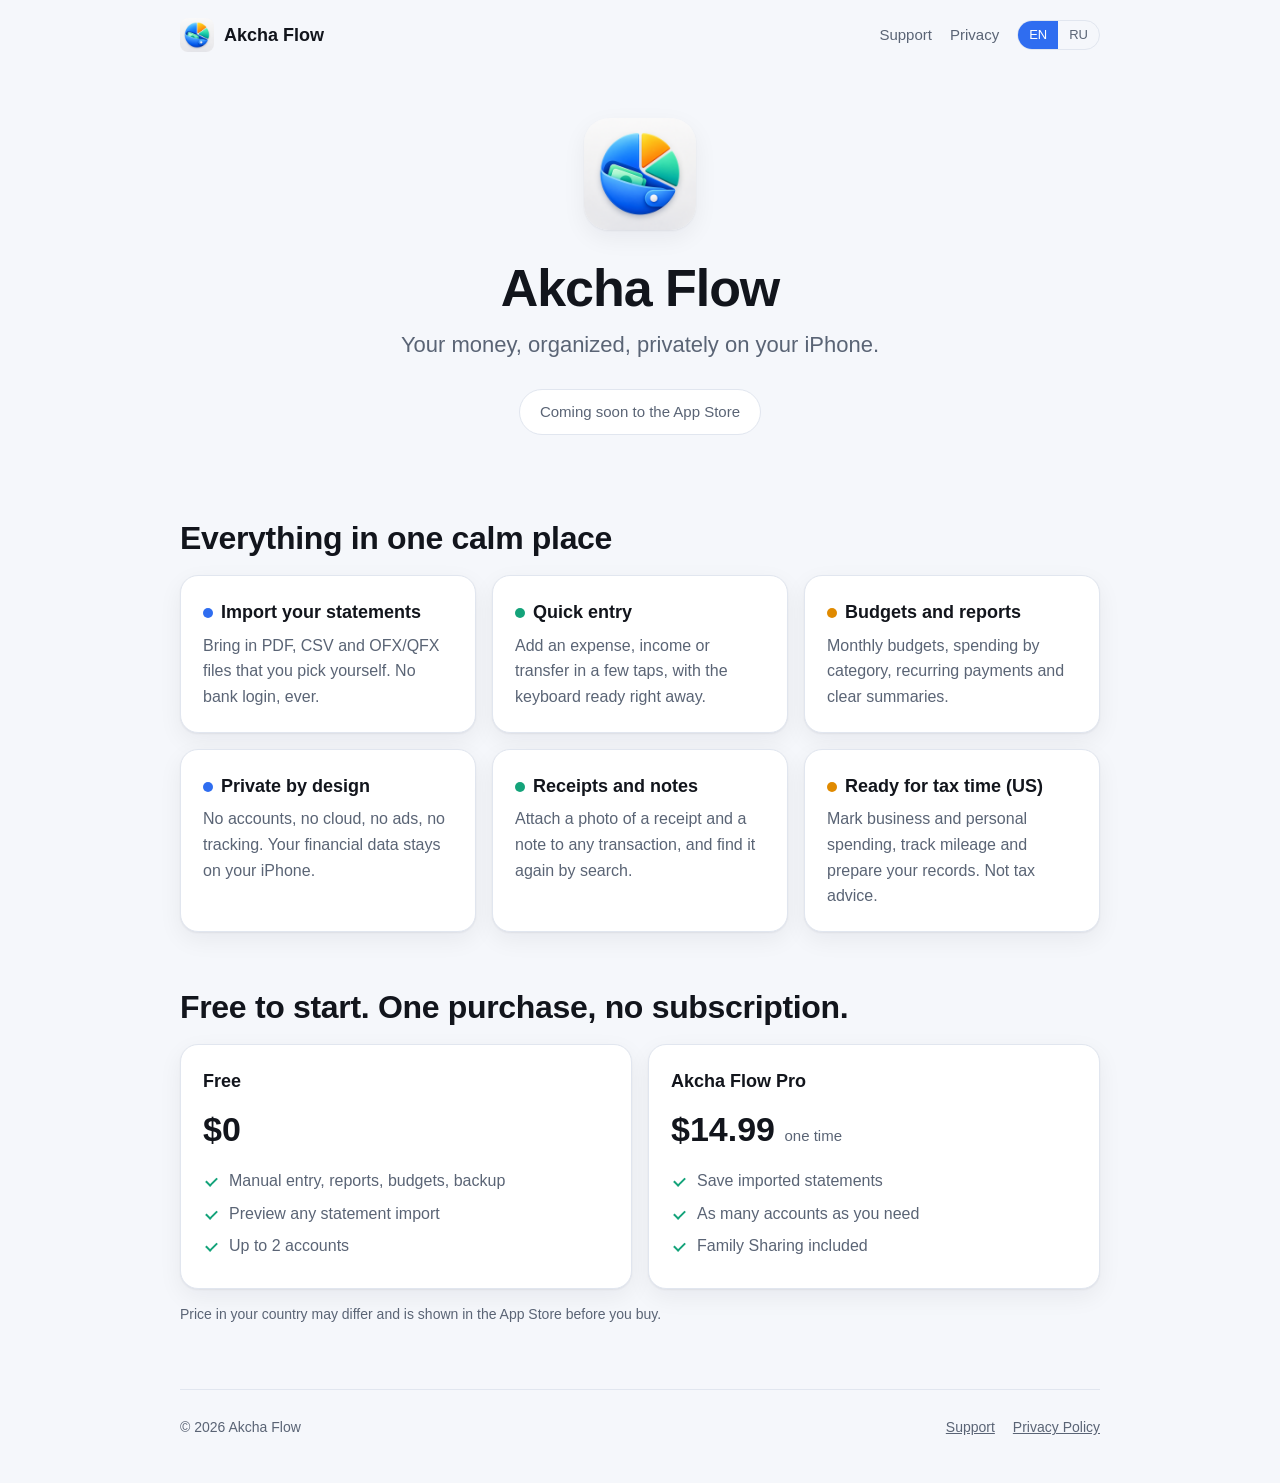
==== index.html @ ad0ef262 "Add files via upload" ====
<!doctype html>
<html lang="en" data-lang="en">
<head>
<meta charset="utf-8">
<meta name="viewport" content="width=device-width, initial-scale=1">
<title>Akcha Flow: private money organizer for iPhone</title>
<meta name="description" content="Import statements, track spending and plan budgets. Your financial data stays on your iPhone.">
<meta property="og:title" content="Akcha Flow: private money organizer for iPhone">
<meta property="og:description" content="Import statements, track spending and plan budgets. Your financial data stays on your iPhone.">
<meta property="og:type" content="website">
<link rel="icon" type="image/png" href="assets/icon-180.png">
<link rel="apple-touch-icon" href="assets/icon-180.png">
<link rel="stylesheet" href="assets/style.css">
</head>
<body>
<div class="wrap">
<header class="top">
  <a class="brand" href="index.html"><img src="assets/icon-180.png" alt="" width="34" height="34"><span>Akcha Flow</span></a>
  <nav class="menu">
    <a href="support.html"><span lang="en">Support</span><span lang="ru">Поддержка</span></a>
    <a href="privacy.html"><span lang="en">Privacy</span><span lang="ru">Конфиденциальность</span></a>
    <span class="lang-switch" role="group" aria-label="Language">
      <button type="button" data-l="en" aria-pressed="true">EN</button><button type="button" data-l="ru" aria-pressed="false">RU</button>
    </span>
  </nav>
</header>
<main>
<section class="hero">
  <img class="icon" src="assets/icon-512.png" alt="Akcha Flow app icon" width="112" height="112">
  <h1>Akcha Flow</h1>
  <p class="lead"><span lang="en">Your money, organized, privately on your iPhone.</span><span lang="ru">Ваши деньги в порядке: приватно, на вашем iPhone.</span></p>
  <span class="pill"><span lang="en">Coming soon to the App Store</span><span lang="ru">Скоро в App Store</span></span>
</section>

<div class="shots" id="shots" aria-label="Screenshots">
  <img src="screens/1.png" alt="Overview screen" loading="lazy">
  <img src="screens/2.png" alt="Transactions screen" loading="lazy">
  <img src="screens/3.png" alt="Reports screen" loading="lazy">
  <img src="screens/4.png" alt="Import screen" loading="lazy">
  <img src="screens/5.png" alt="Budgets screen" loading="lazy">
</div>

<h2><span lang="en">Everything in one calm place</span><span lang="ru">Всё в одном спокойном месте</span></h2>
<div class="grid">
<div class="card"><h3><span class="dot "></span><span lang="en">Import your statements</span><span lang="ru">Импорт выписок</span></h3><p><span lang="en">Bring in PDF, CSV and OFX/QFX files that you pick yourself. No bank login, ever.</span><span lang="ru">Загружайте PDF, CSV и OFX/QFX, которые вы выбираете сами. Никакого входа в банк.</span></p></div>
<div class="card"><h3><span class="dot g"></span><span lang="en">Quick entry</span><span lang="ru">Быстрый ввод</span></h3><p><span lang="en">Add an expense, income or transfer in a few taps, with the keyboard ready right away.</span><span lang="ru">Расход, доход или перевод за несколько касаний, клавиатура открывается сразу.</span></p></div>
<div class="card"><h3><span class="dot w"></span><span lang="en">Budgets and reports</span><span lang="ru">Бюджеты и отчёты</span></h3><p><span lang="en">Monthly budgets, spending by category, recurring payments and clear summaries.</span><span lang="ru">Месячные бюджеты, расходы по категориям, повторяющиеся платежи и понятные итоги.</span></p></div>
<div class="card"><h3><span class="dot "></span><span lang="en">Private by design</span><span lang="ru">Приватность по умолчанию</span></h3><p><span lang="en">No accounts, no cloud, no ads, no tracking. Your financial data stays on your iPhone.</span><span lang="ru">Без учётных записей, облака, рекламы и слежки. Ваши финансовые данные остаются на iPhone.</span></p></div>
<div class="card"><h3><span class="dot g"></span><span lang="en">Receipts and notes</span><span lang="ru">Чеки и заметки</span></h3><p><span lang="en">Attach a photo of a receipt and a note to any transaction, and find it again by search.</span><span lang="ru">Прикрепляйте к операции фото чека и заметку, а потом находите по поиску.</span></p></div>
<div class="card"><h3><span class="dot w"></span><span lang="en">Ready for tax time (US)</span><span lang="ru">К налоговому сезону (США)</span></h3><p><span lang="en">Mark business and personal spending, track mileage and prepare your records. Not tax advice.</span><span lang="ru">Отмечайте рабочие и личные расходы, ведите пробег и готовьте данные. Это не налоговая консультация.</span></p></div>
</div>

<h2><span lang="en">Free to start. One purchase, no subscription.</span><span lang="ru">Начать можно бесплатно. Одна покупка, без подписки.</span></h2>
<div class="grid">
  <div class="card">
    <h3><span lang="en">Free</span><span lang="ru">Бесплатно</span></h3>
    <div class="price">$0</div>
    <ul class="tick">
      <li><span lang="en">Manual entry, reports, budgets, backup</span><span lang="ru">Ручной ввод, отчёты, бюджеты, резервные копии</span></li>
      <li><span lang="en">Preview any statement import</span><span lang="ru">Предпросмотр любого импорта выписки</span></li>
      <li><span lang="en">Up to 2 accounts</span><span lang="ru">До 2 счетов</span></li>
    </ul>
  </div>
  <div class="card">
    <h3>Akcha Flow Pro</h3>
    <div class="price">$14.99 <small><span lang="en">one time</span><span lang="ru">разово</span></small></div>
    <ul class="tick">
      <li><span lang="en">Save imported statements</span><span lang="ru">Сохранение импортированных выписок</span></li>
      <li><span lang="en">As many accounts as you need</span><span lang="ru">Любое число счетов</span></li>
      <li><span lang="en">Family Sharing included</span><span lang="ru">Семейный доступ включён</span></li>
    </ul>
  </div>
</div>
<p class="note"><span lang="en">Price in your country may differ and is shown in the App Store before you buy.</span><span lang="ru">Цена в вашей стране может отличаться, её покажет App Store перед покупкой.</span></p>
</main>
<footer>
  <span>© 2026 Akcha Flow</span>
  <nav>
    <a href="support.html"><span lang="en">Support</span><span lang="ru">Поддержка</span></a>
    <a href="privacy.html"><span lang="en">Privacy Policy</span><span lang="ru">Политика конфиденциальности</span></a>
  </nav>
</footer>
</div>
<script>
(function () {
  var root = document.documentElement, lang = "en";
  try { lang = localStorage.getItem("lang") || ""; } catch (e) {}
  if (lang !== "en" && lang !== "ru") {
    lang = (navigator.language || "en").toLowerCase().indexOf("ru") === 0 ? "ru" : "en";
  }
  function apply(l) {
    root.setAttribute("data-lang", l);
    root.setAttribute("lang", l);
    var b = document.querySelectorAll(".lang-switch button");
    for (var i = 0; i < b.length; i++) b[i].setAttribute("aria-pressed", String(b[i].dataset.l === l));
    try { localStorage.setItem("lang", l); } catch (e) {}
  }
  apply(lang);
  var b = document.querySelectorAll(".lang-switch button");
  for (var i = 0; i < b.length; i++) b[i].addEventListener("click", function () { apply(this.dataset.l); });
  var shots = document.getElementById("shots");
  if (shots) {
    var imgs = shots.querySelectorAll("img"), left = imgs.length;
    var done = function () { if (--left <= 0 && !shots.querySelector("img")) shots.remove(); };
    imgs.forEach(function (im) {
      im.addEventListener("error", function () { im.remove(); done(); });
      im.addEventListener("load", function () { left = -1; });
    });
  }
})();
</script>
</body>
</html>
---- assets/style.css ----
:root{
  --bg:#f5f7fb;--fg:#12151c;--muted:#5a6475;--card:#ffffff;--line:#e1e6ef;
  --accent:#2f6df0;--accent-fg:#ffffff;--green:#14a37a;--warm:#e08a00;
  --shadow:0 1px 2px rgba(18,21,28,.06),0 8px 24px rgba(18,21,28,.06);
}
@media (prefers-color-scheme:dark){:root:not([data-theme="light"]){
  --bg:#0e1117;--fg:#e9edf5;--muted:#95a0b4;--card:#161b24;--line:#252c38;
  --accent:#6a9bff;--accent-fg:#0e1117;--green:#3ccfa2;--warm:#f5b13d;
  --shadow:0 1px 2px rgba(0,0,0,.4),0 8px 24px rgba(0,0,0,.35);color-scheme:dark}}
:root[data-theme="dark"]{
  --bg:#0e1117;--fg:#e9edf5;--muted:#95a0b4;--card:#161b24;--line:#252c38;
  --accent:#6a9bff;--accent-fg:#0e1117;--green:#3ccfa2;--warm:#f5b13d;
  --shadow:0 1px 2px rgba(0,0,0,.4),0 8px 24px rgba(0,0,0,.35);color-scheme:dark}
*{box-sizing:border-box}
html{-webkit-text-size-adjust:100%}
body{margin:0;background:var(--bg);color:var(--fg);
  font:17px/1.6 -apple-system,BlinkMacSystemFont,"SF Pro Text","Segoe UI",Roboto,Helvetica,Arial,sans-serif}
a{color:var(--accent)}
.wrap{max-width:960px;margin:0 auto;padding:0 20px}
[data-lang="en"] [lang="ru"],[data-lang="ru"] [lang="en"]{display:none!important}

/* header */
.top{display:flex;align-items:center;justify-content:space-between;gap:12px;padding:18px 0;flex-wrap:wrap}
.brand{display:flex;align-items:center;gap:10px;color:var(--fg);text-decoration:none;font-weight:650;font-size:18px}
.brand img{width:34px;height:34px;border-radius:8px}
.menu{display:flex;align-items:center;gap:18px;font-size:15px}
.menu a{color:var(--muted);text-decoration:none}
.menu a:hover{color:var(--fg)}
.lang-switch{display:inline-flex;border:1px solid var(--line);border-radius:999px;overflow:hidden}
.lang-switch button{font:inherit;font-size:13px;padding:4px 11px;border:0;background:transparent;color:var(--muted);cursor:pointer}
.lang-switch button[aria-pressed="true"]{background:var(--accent);color:var(--accent-fg)}

/* hero */
.hero{text-align:center;padding:48px 0 28px}
.hero .icon{width:112px;height:112px;border-radius:25px;box-shadow:var(--shadow)}
h1{font-size:clamp(34px,6vw,52px);line-height:1.1;margin:22px 0 10px;letter-spacing:-.02em;text-wrap:balance}
.lead{font-size:clamp(18px,2.6vw,22px);color:var(--muted);max-width:620px;margin:0 auto 26px;text-wrap:balance}
.pill{display:inline-block;padding:10px 20px;border-radius:999px;border:1px solid var(--line);background:var(--card);color:var(--muted);font-size:15px}

/* screenshots (hidden by script when no files are present) */
.shots{display:flex;gap:16px;overflow-x:auto;padding:28px 4px 8px;scroll-snap-type:x proximity}
.shots img{height:440px;width:auto;border-radius:24px;border:1px solid var(--line);box-shadow:var(--shadow);scroll-snap-align:center;flex:0 0 auto}

/* sections */
h2{font-size:clamp(24px,4vw,32px);line-height:1.2;margin:56px 0 18px;letter-spacing:-.01em;text-wrap:balance}
.grid{display:grid;grid-template-columns:repeat(auto-fit,minmax(260px,1fr));gap:16px}
.card{background:var(--card);border:1px solid var(--line);border-radius:18px;padding:22px;box-shadow:var(--shadow)}
.card h3{margin:0 0 6px;font-size:18px}
.card p{margin:0;color:var(--muted);font-size:16px}
.dot{width:10px;height:10px;border-radius:50%;display:inline-block;margin-right:8px;background:var(--accent)}
.dot.g{background:var(--green)}.dot.w{background:var(--warm)}
.price{font-size:34px;font-weight:700;margin:4px 0 10px}
.price small{font-size:15px;font-weight:500;color:var(--muted)}
ul.tick{list-style:none;padding:0;margin:12px 0 0}
ul.tick li{padding-left:26px;position:relative;margin:7px 0;color:var(--muted);font-size:16px}
ul.tick li::before{content:"";position:absolute;left:3px;top:.55em;width:9px;height:5px;border-left:2px solid var(--green);border-bottom:2px solid var(--green);transform:rotate(-45deg)}
.note{color:var(--muted);font-size:14px;margin-top:14px}

/* documents (privacy, support) */
.doc{background:var(--card);border:1px solid var(--line);border-radius:18px;padding:12px 28px 30px;margin:12px 0 40px;box-shadow:var(--shadow)}
.doc h1{font-size:clamp(26px,5vw,34px);margin:22px 0 4px;text-align:left}
.doc h2{font-size:20px;margin:28px 0 6px}
.doc p,.doc li{font-size:16.5px}
.doc .muted{color:var(--muted);margin:0 0 8px}
.doc ul{padding-left:22px}

footer{border-top:1px solid var(--line);margin-top:64px;padding:26px 0 44px;color:var(--muted);font-size:14px;display:flex;justify-content:space-between;gap:16px;flex-wrap:wrap}
footer a{color:var(--muted)}
footer nav{display:flex;gap:18px}
@media (max-width:520px){.shots img{height:360px}.doc{padding:8px 18px 24px}}
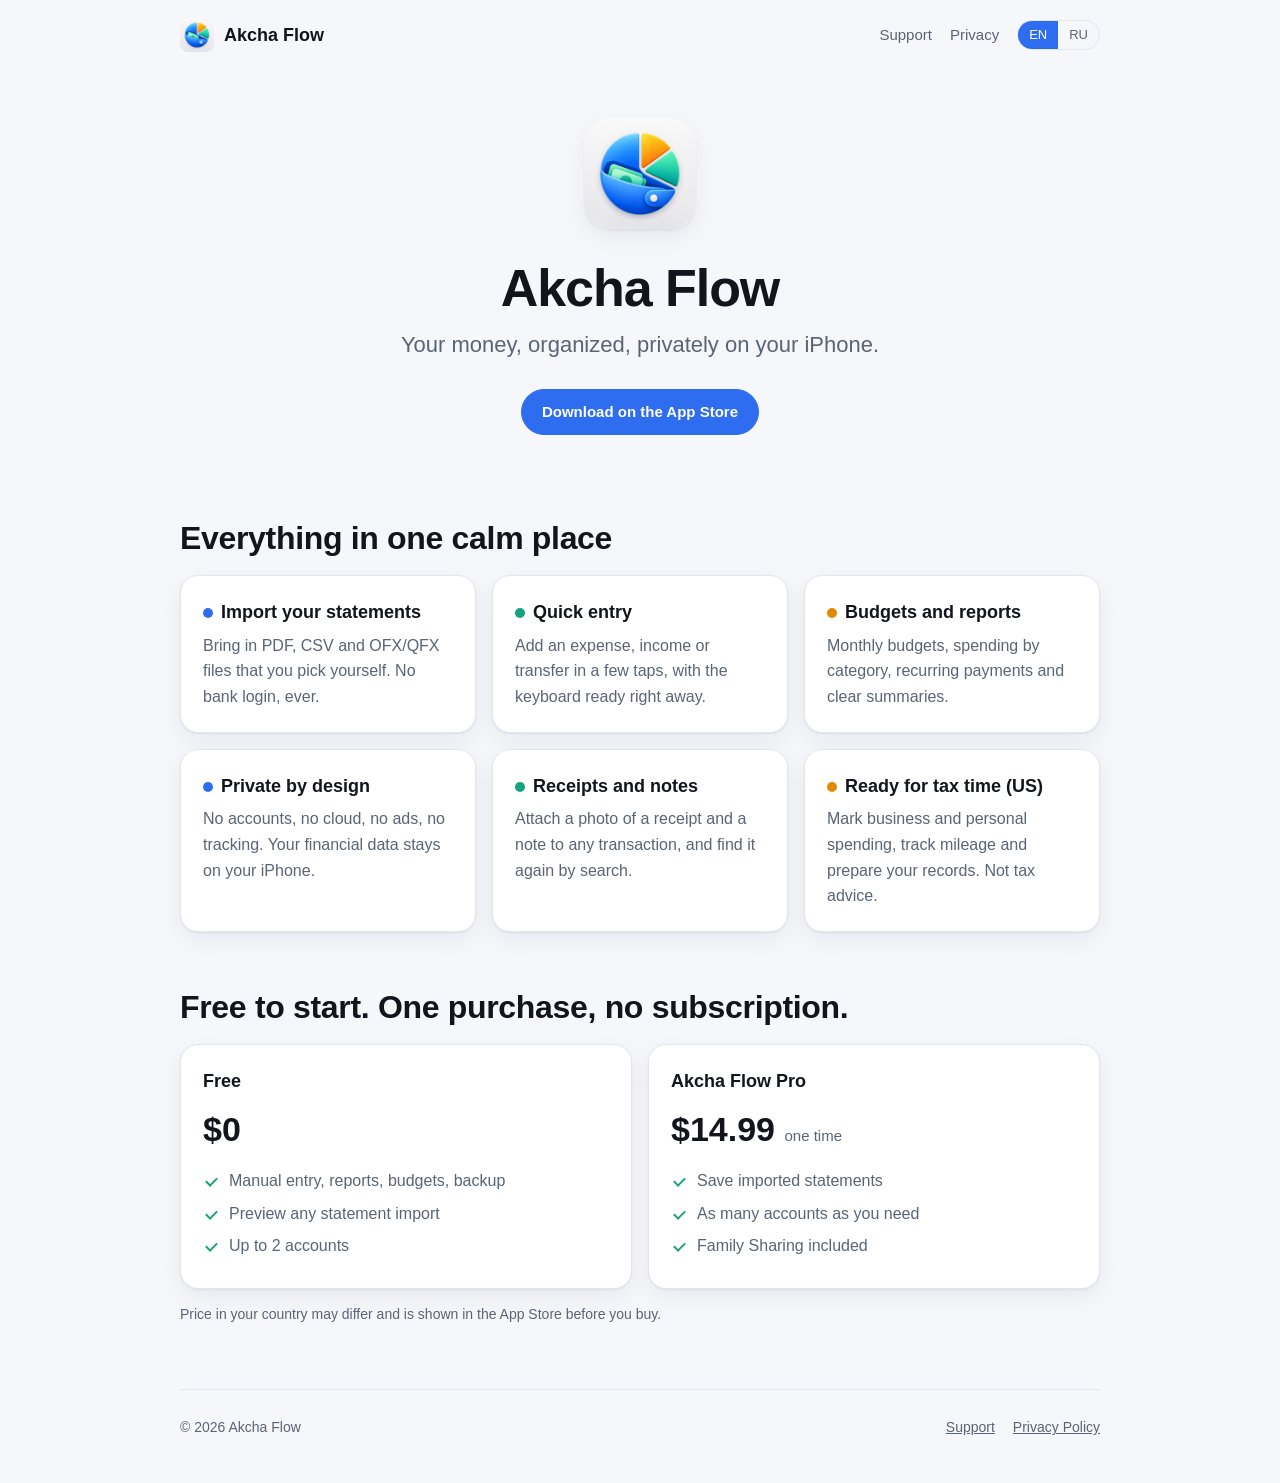
==== commit d1d24837: "Add files via upload" ====
--- a/index.html
+++ b/index.html
@@ -29,7 +29,7 @@
   <img class="icon" src="assets/icon-512.png" alt="Akcha Flow app icon" width="112" height="112">
   <h1>Akcha Flow</h1>
   <p class="lead"><span lang="en">Your money, organized, privately on your iPhone.</span><span lang="ru">Ваши деньги в порядке: приватно, на вашем iPhone.</span></p>
-  <span class="pill"><span lang="en">Coming soon to the App Store</span><span lang="ru">Скоро в App Store</span></span>
+  <a class="pill" href="https://apps.apple.com/app/akcha-flow/id6820887964" style="background:var(--accent);color:var(--accent-fg);border-color:var(--accent);text-decoration:none;font-weight:600"><span lang="en">Download on the App Store</span><span lang="ru">Скачать в App Store</span></a>
 </section>
 
 <div class="shots" id="shots" aria-label="Screenshots">
